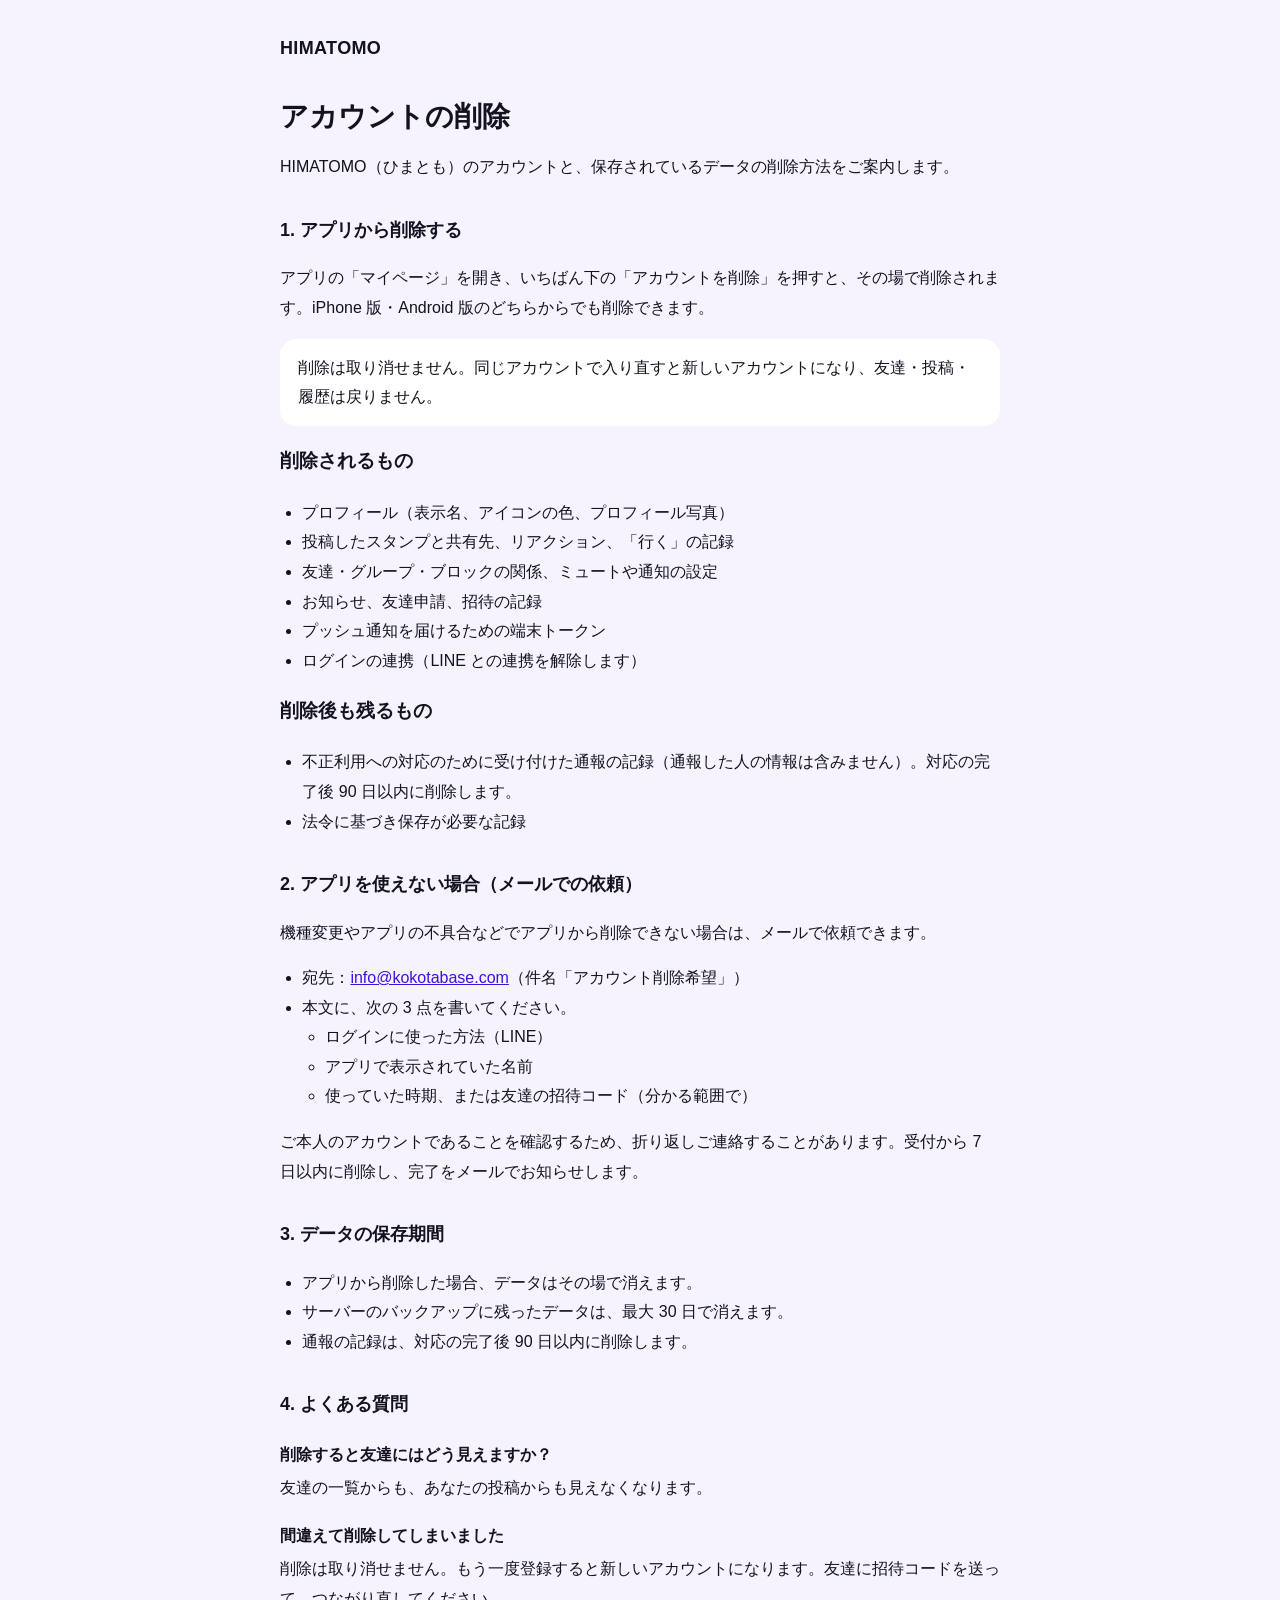
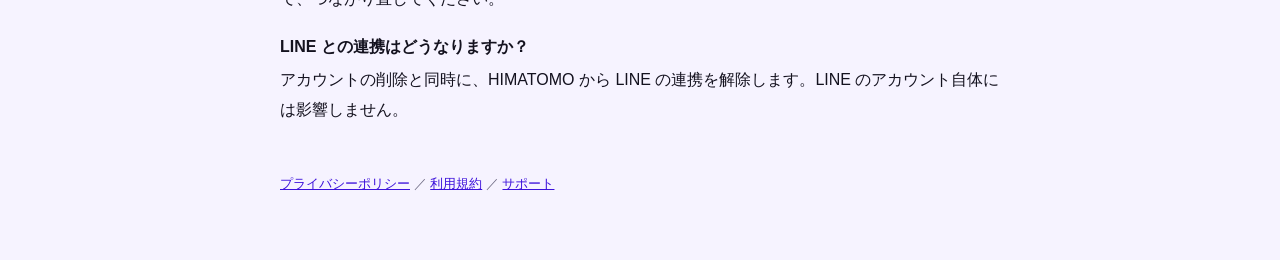
==== delete/index.html @ 3540cd79 "feat: アカウント削除の案内ページを追加する Google Play はアプリ内に加えて Web からの削除導線を求めるため、 アプリからの削除手順と、アプリを使えない場合のメール依頼、保存期間を" ====
<!doctype html>
<html lang="ja"><head><meta charset="utf-8"><meta name="viewport" content="width=device-width,initial-scale=1">
<title>アカウントの削除 | HIMATOMO</title>
<link rel="stylesheet" href="../style.css">
</head><body>
<header><a class="brand" href="../">HIMATOMO</a></header>
<h1>アカウントの削除</h1>
<p>HIMATOMO（ひまとも）のアカウントと、保存されているデータの削除方法をご案内します。</p>

<h2>1. アプリから削除する</h2>
<p>アプリの「マイページ」を開き、いちばん下の「アカウントを削除」を押すと、その場で削除されます。iPhone 版・Android 版のどちらからでも削除できます。</p>
<p class="note">削除は取り消せません。同じアカウントで入り直すと新しいアカウントになり、友達・投稿・履歴は戻りません。</p>

<h3>削除されるもの</h3>
<ul>
  <li>プロフィール（表示名、アイコンの色、プロフィール写真）</li>
  <li>投稿したスタンプと共有先、リアクション、「行く」の記録</li>
  <li>友達・グループ・ブロックの関係、ミュートや通知の設定</li>
  <li>お知らせ、友達申請、招待の記録</li>
  <li>プッシュ通知を届けるための端末トークン</li>
  <li>ログインの連携（LINE との連携を解除します）</li>
</ul>

<h3>削除後も残るもの</h3>
<ul>
  <li>不正利用への対応のために受け付けた通報の記録（通報した人の情報は含みません）。対応の完了後 90 日以内に削除します。</li>
  <li>法令に基づき保存が必要な記録</li>
</ul>

<h2>2. アプリを使えない場合（メールでの依頼）</h2>
<p>機種変更やアプリの不具合などでアプリから削除できない場合は、メールで依頼できます。</p>
<ul>
  <li>宛先：<a href="mailto:info@kokotabase.com?subject=%E3%82%A2%E3%82%AB%E3%82%A6%E3%83%B3%E3%83%88%E5%89%8A%E9%99%A4%E5%B8%8C%E6%9C%9B">info@kokotabase.com</a>（件名「アカウント削除希望」）</li>
  <li>本文に、次の 3 点を書いてください。
    <ul>
      <li>ログインに使った方法（LINE）</li>
      <li>アプリで表示されていた名前</li>
      <li>使っていた時期、または友達の招待コード（分かる範囲で）</li>
    </ul>
  </li>
</ul>
<p>ご本人のアカウントであることを確認するため、折り返しご連絡することがあります。受付から 7 日以内に削除し、完了をメールでお知らせします。</p>

<h2>3. データの保存期間</h2>
<ul>
  <li>アプリから削除した場合、データはその場で消えます。</li>
  <li>サーバーのバックアップに残ったデータは、最大 30 日で消えます。</li>
  <li>通報の記録は、対応の完了後 90 日以内に削除します。</li>
</ul>

<h2>4. よくある質問</h2>
<dl>
  <dt>削除すると友達にはどう見えますか？</dt>
  <dd>友達の一覧からも、あなたの投稿からも見えなくなります。</dd>

  <dt>間違えて削除してしまいました</dt>
  <dd>削除は取り消せません。もう一度登録すると新しいアカウントになります。友達に招待コードを送って、つながり直してください。</dd>

  <dt>LINE との連携はどうなりますか？</dt>
  <dd>アカウントの削除と同時に、HIMATOMO から LINE の連携を解除します。LINE のアカウント自体には影響しません。</dd>
</dl>

<footer><a href="../privacy/">プライバシーポリシー</a> ／ <a href="../terms/">利用規約</a> ／ <a href="../support/">サポート</a></footer>
</body></html>
---- style.css ----
body{font-family:-apple-system,BlinkMacSystemFont,"Hiragino Sans","Hiragino Kaku Gothic ProN",sans-serif;max-width:720px;margin:0 auto;padding:24px 20px 64px;line-height:1.85;color:#14121f;background:#f6f3ff;-webkit-text-size-adjust:100%}
header{padding:8px 0 24px}
.brand{font-weight:800;font-size:18px;letter-spacing:.02em;color:#14121f;text-decoration:none}
h1{font-size:28px;line-height:1.4;margin:8px 0 16px}
h2{font-size:18px;margin-top:32px}
a{color:#3d12db}
ul{padding-left:1.4em}
.links li{margin:6px 0}
.note{background:#fff;border-radius:16px;padding:14px 18px}
footer{margin-top:48px;font-size:13px;color:#6b6880}
dt{font-weight:700;margin-top:18px}
dd{margin:4px 0 0}
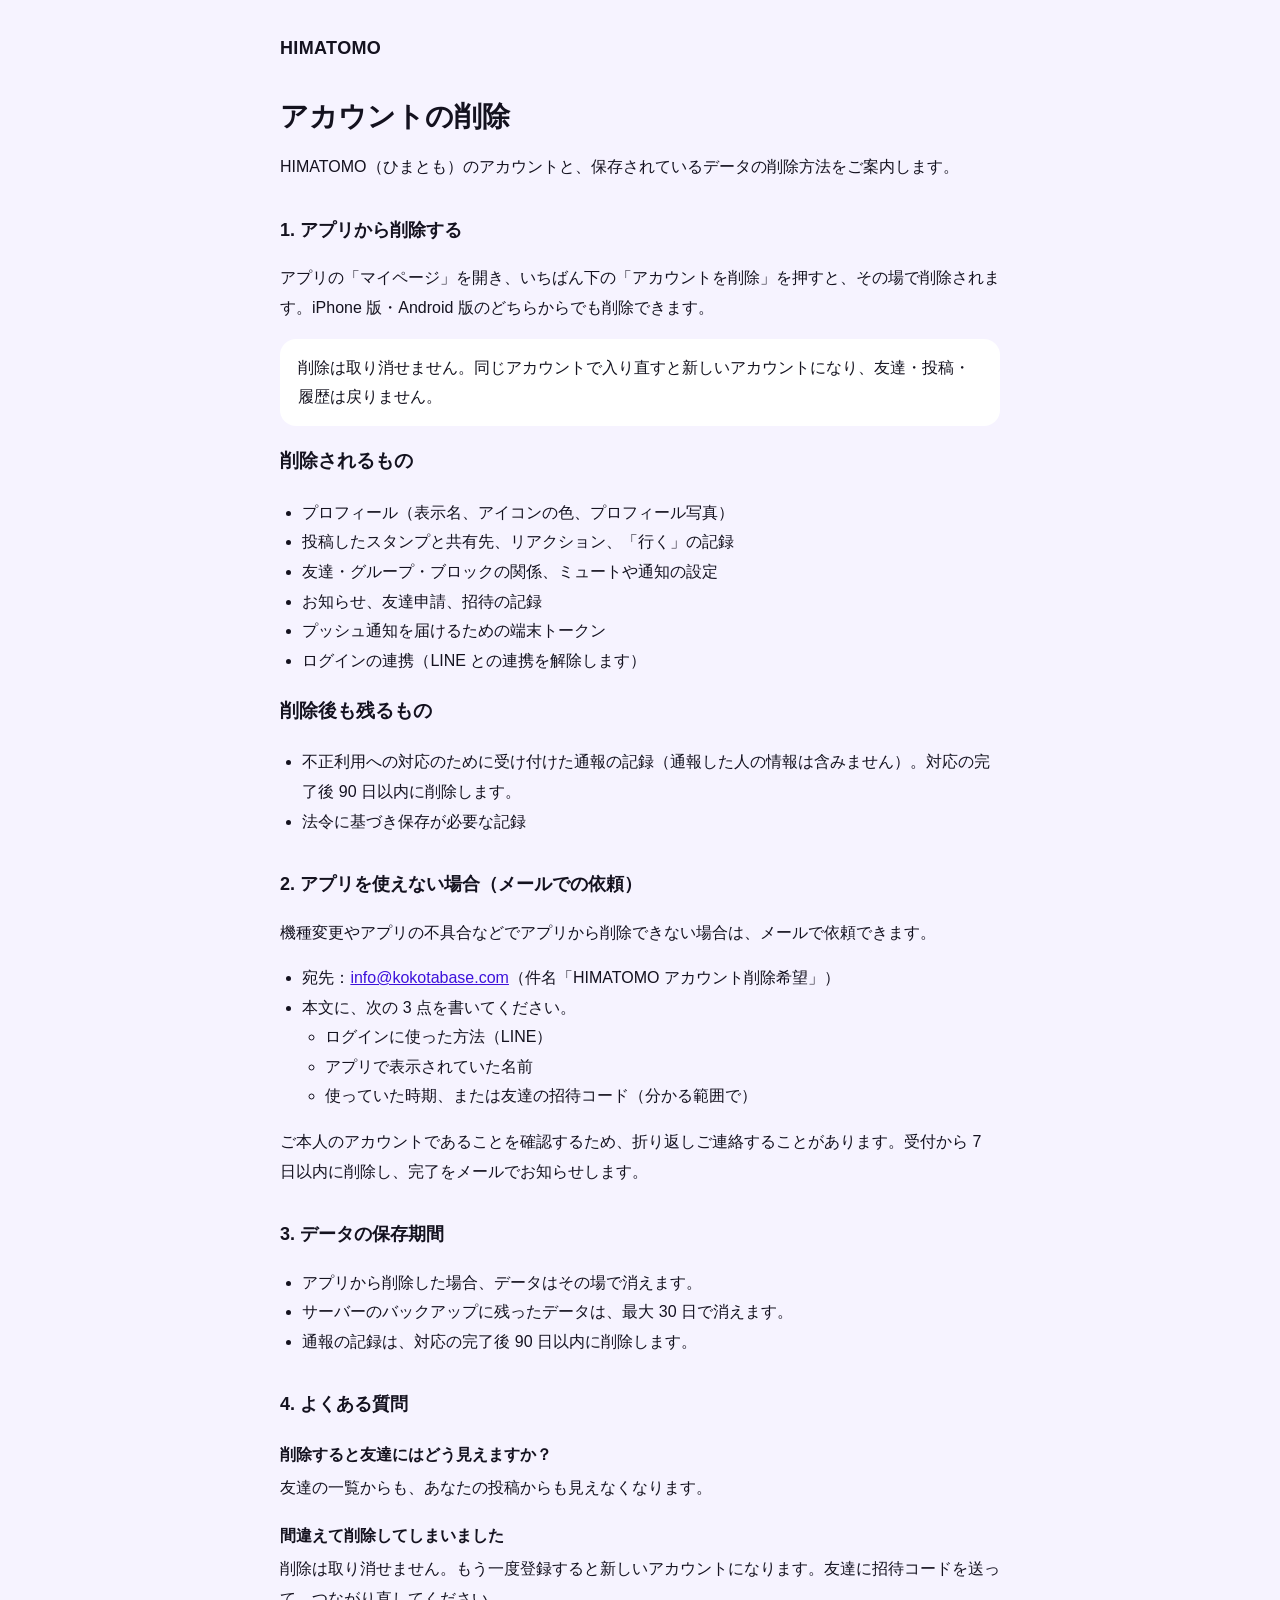
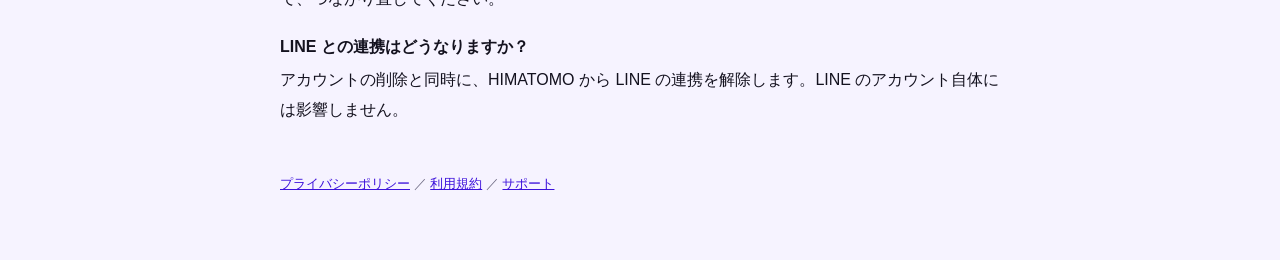
==== commit ab5ed5ce: "fix: 削除依頼メールの件名にアプリ名を入れる 複数のアプリを運用しているため、件名だけでどのアプリの依頼か分かるようにする。  Co-authored-by: Hermes <hermes@kok" ====
--- a/delete/index.html
+++ b/delete/index.html
@@ -30,7 +30,7 @@
 <h2>2. アプリを使えない場合（メールでの依頼）</h2>
 <p>機種変更やアプリの不具合などでアプリから削除できない場合は、メールで依頼できます。</p>
 <ul>
-  <li>宛先：<a href="mailto:info@kokotabase.com?subject=%E3%82%A2%E3%82%AB%E3%82%A6%E3%83%B3%E3%83%88%E5%89%8A%E9%99%A4%E5%B8%8C%E6%9C%9B">info@kokotabase.com</a>（件名「アカウント削除希望」）</li>
+  <li>宛先：<a href="mailto:info@kokotabase.com?subject=HIMATOMO%20%E3%82%A2%E3%82%AB%E3%82%A6%E3%83%B3%E3%83%88%E5%89%8A%E9%99%A4%E5%B8%8C%E6%9C%9B">info@kokotabase.com</a>（件名「HIMATOMO アカウント削除希望」）</li>
   <li>本文に、次の 3 点を書いてください。
     <ul>
       <li>ログインに使った方法（LINE）</li>
